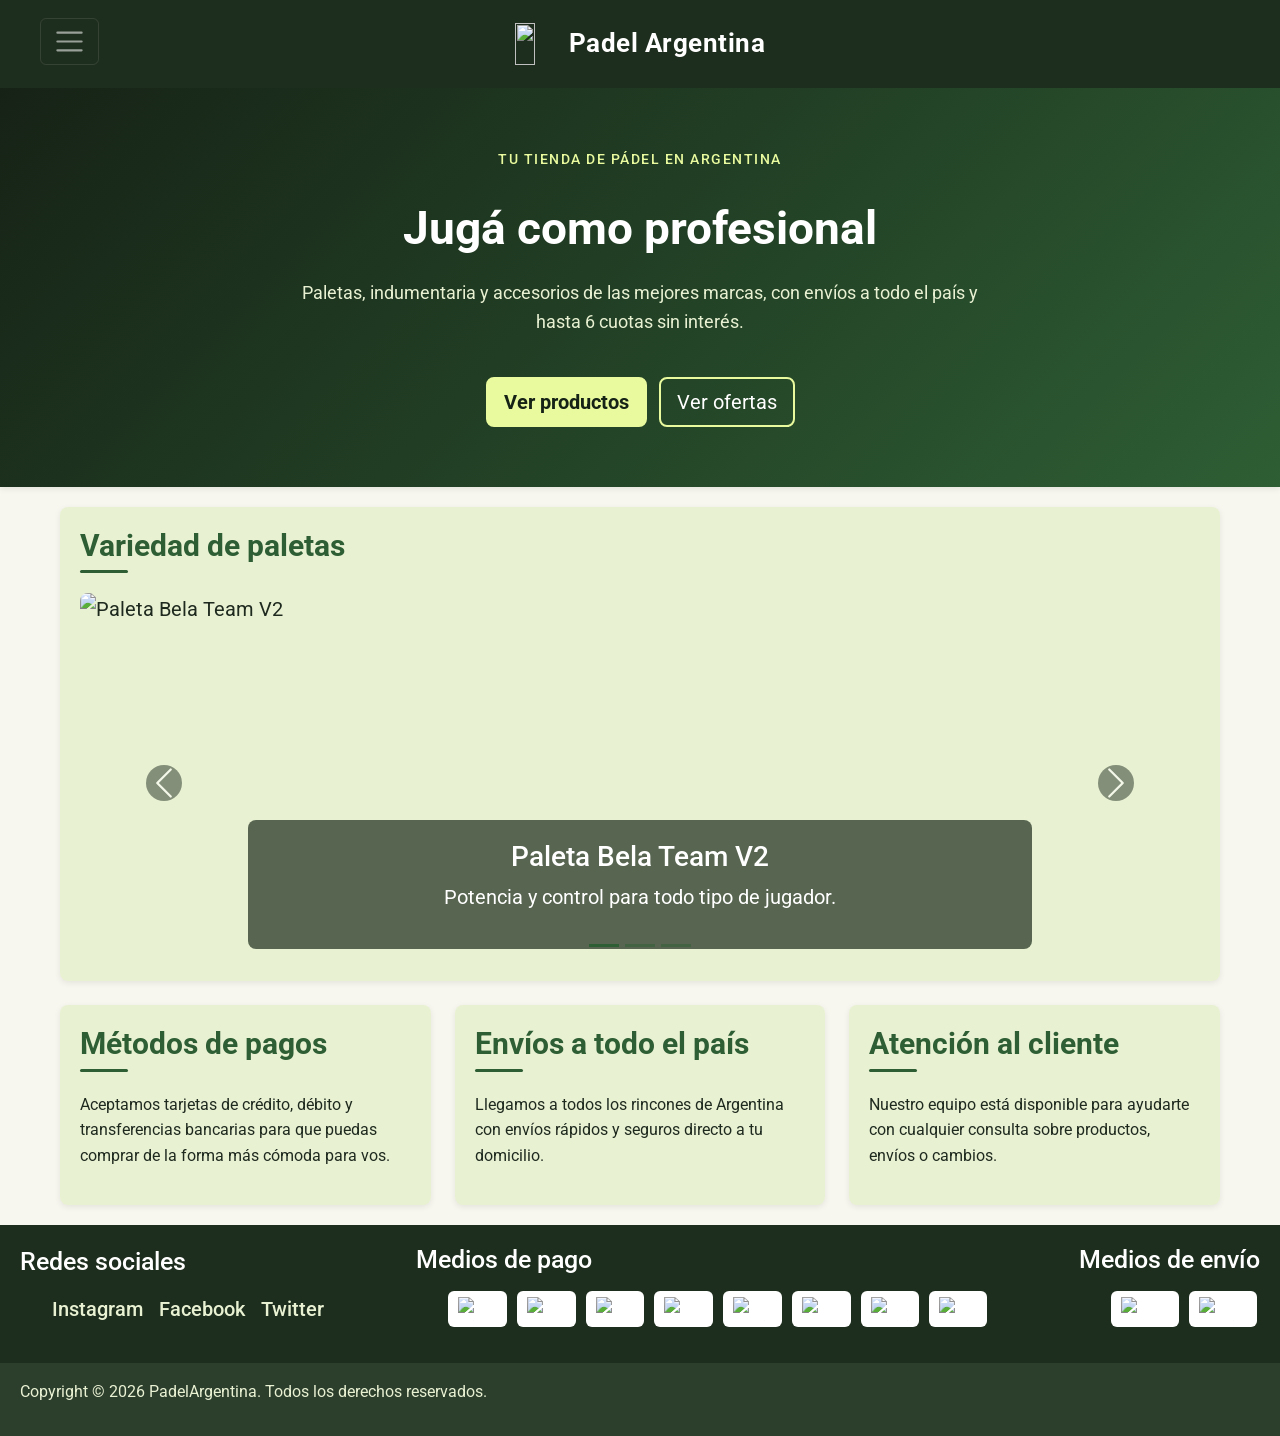
==== index.html @ 0580f488 "feat(animaciones): AOS + keyframes locales y SCSS avanzado (@extend, mixin animar) - Nuevos placehol" ====
<!DOCTYPE html>
<html lang="es">

<head>
    <meta charset="UTF-8">
    <meta name="viewport" content="width=device-width, initial-scale=1.0">
    <title>Inicio - Padel Argentina</title>
    <link rel="stylesheet" href="https://cdn.jsdelivr.net/npm/bootstrap@5.3.3/dist/css/bootstrap.min.css">
    <!-- AOS: librería de animaciones al hacer scroll -->
    <link rel="stylesheet" href="https://cdn.jsdelivr.net/npm/aos@2.3.1/dist/aos.css">
    <link rel="preconnect" href="https://fonts.googleapis.com">
    <link rel="preconnect" href="https://fonts.gstatic.com" crossorigin>
    <link rel="stylesheet" href="https://fonts.googleapis.com/css2?family=Roboto:wght@400;500;700&display=swap">
    <link rel="stylesheet" href="styles/style.css?v=19">
</head>

<body class="cuerpo-pagina">

    <!-- Cabecera  -->
    <!-- Titulos, logos, navegacion: navbar de Bootstrap, responsiva con menu hamburguesa -->
    <header>
        <nav class="navbar navbar-expand-xxl navbar-dark navbar-personalizado" aria-label="Navegación principal">
            <div class="container-fluid">
                <!-- h1 se usa una sola vez por pagina, como titulo principal -->
                <a class="navbar-brand brand-personalizado" href="#">
                    <img src="imagenes/logo%20blanco.png" class="logo-navbar" width="42" height="40" decoding="async" alt="">
                    <h1 class="titulo-principal mb-0">Padel Argentina</h1>
                </a>
                <button class="navbar-toggler" type="button" data-bs-toggle="collapse" data-bs-target="#navbarPrincipal" aria-controls="navbarPrincipal" aria-expanded="false" aria-label="Abrir menú de navegación">
                    <span class="navbar-toggler-icon"></span>
                </button>
                <div class="collapse navbar-collapse" id="navbarPrincipal">
                    <ul class="navbar-nav ms-auto mb-2 mb-lg-0 gap-lg-3">
                        <li class="nav-item"><a class="nav-link enlace-nav" href="#" aria-current="page">Inicio</a></li>
                        <li class="nav-item"><a class="nav-link enlace-nav" href="pages/ofertas.html">Ofertas</a></li>
                        <li class="nav-item"><a class="nav-link enlace-nav" href="pages/productos.html">Paletas y accesorios</a></li>
                        <li class="nav-item"><a class="nav-link enlace-nav" href="pages/sobrenosotros.html">Sobre nosotros</a></li>
                        <li class="nav-item"><a class="nav-link enlace-nav" href="pages/contactos.html">Contacto</a></li>
                    </ul>
                </div>
            </div>
        </nav>
    </header>

    <!-- Hero: portada full-width de la home. Va FUERA de .main-contenido
         (que limita el ancho a 1200px) para ocupar todo el ancho de la
         pagina sin margenes a los costados. El texto interno se mantiene
         centrado y legible via .hero-contenido -->
    <section class="hero">
        <div class="hero-contenido">
            <p class="hero-eyebrow">Tu tienda de pádel en Argentina</p>
            <h2 class="hero-titulo">Jugá como profesional</h2>
            <p class="hero-texto">Paletas, indumentaria y accesorios de las mejores marcas, con envíos a todo el país y hasta 6 cuotas sin interés.</p>
            <div class="hero-acciones">
                <a class="btn btn-lg hero-btn-primario" href="pages/productos.html">Ver productos</a>
                <a class="btn btn-lg hero-btn-secundario" href="pages/ofertas.html">Ver ofertas</a>
            </div>
        </div>
    </section>

    <!-- Contenido  -->
    <!-- imagenes, textos, videos, articulos, tarjetas  -->
    <main class="main-contenido">
        <!-- Galeria de productos con el carousel de Bootstrap -->
        <section class="seccion-galeria">
            <article class="tarjeta" data-aos="fade-up">
                <h2 class="subtitulo">Variedad de paletas</h2>
                <div id="carouselGaleria" class="carousel slide carousel-personalizado" data-bs-ride="carousel">
                    <div class="carousel-indicators">
                        <button type="button" data-bs-target="#carouselGaleria" data-bs-slide-to="0" class="active" aria-current="true" aria-label="Diapositiva 1"></button>
                        <button type="button" data-bs-target="#carouselGaleria" data-bs-slide-to="1" aria-label="Diapositiva 2"></button>
                        <button type="button" data-bs-target="#carouselGaleria" data-bs-slide-to="2" aria-label="Diapositiva 3"></button>
                    </div>
                    <div class="carousel-inner">
                        <div class="carousel-item active">
                            <img src="imagenes/WR175111F_0_BELA_PRO_V25_LE_ARGENTINA_RD-1200x1200.webp" class="d-block w-100" alt="Paleta Bela Team V2">
                            <div class="carousel-caption d-none d-md-block">
                                <h3>Paleta Bela Team V2</h3>
                                <p>Potencia y control para todo tipo de jugador.</p>
                            </div>
                        </div>
                        <div class="carousel-item">
                            <img src="imagenes/paleta-vertex.webp" class="d-block w-100" alt="Paleta Bullpadel Vertex 04">
                            <div class="carousel-caption d-none d-md-block">
                                <h3>Bullpadel Vertex 04</h3>
                                <p>Precisión en cada golpe.</p>
                            </div>
                        </div>
                        <div class="carousel-item">
                            <img src="imagenes/paleta-coast.webp" class="d-block w-100" alt="Paleta Coast">
                            <div class="carousel-caption d-none d-md-block">
                                <h3>Paleta Coast</h3>
                                <p>Ideal para arrancar en el pádel.</p>
                            </div>
                        </div>
                    </div>
                    <button class="carousel-control-prev" type="button" data-bs-target="#carouselGaleria" data-bs-slide="prev">
                        <span class="carousel-control-prev-icon" aria-hidden="true"></span>
                        <span class="visually-hidden">Anterior</span>
                    </button>
                    <button class="carousel-control-next" type="button" data-bs-target="#carouselGaleria" data-bs-slide="next">
                        <span class="carousel-control-next-icon" aria-hidden="true"></span>
                        <span class="visually-hidden">Siguiente</span>
                    </button>
                </div>
            </article>
        </section>

        <div class="grid-secciones">
            <section class="seccion-pagos">
                <article class="tarjeta" data-aos="fade-up">
                    <h2 class="subtitulo">Métodos de pagos</h2>
                    <p class="parrafo">Aceptamos tarjetas de crédito, débito y transferencias bancarias para que puedas comprar de la forma más cómoda para vos.</p>
                </article>
            </section>
            <section class="seccion-envios">
                <article class="tarjeta" data-aos="fade-up" data-aos-delay="100">
                    <h2 class="subtitulo">Envíos a todo el país</h2>
                    <p class="parrafo">Llegamos a todos los rincones de Argentina con envíos rápidos y seguros directo a tu domicilio.</p>
                </article>
            </section>
            <section class="seccion-atencion">
                <article class="tarjeta" data-aos="fade-up" data-aos-delay="200">
                    <h2 class="subtitulo">Atención al cliente</h2>
                    <p class="parrafo">Nuestro equipo está disponible para ayudarte con cualquier consulta sobre productos, envíos o cambios.</p>
                </article>
            </section>
        </div>
    </main>

    <!-- pie de pagina  -->
    <!--   -->
    <footer>
        <div class="pie-pagina">
        <div class="redes-sociales">
            <h3 class="titulo-footer"> Redes sociales</h3>
            <!-- listas desordenadas<ul> -->
            <ul class="lista-redes">
                <li>
                    <a class="enlace-nav" href="https://www.instagram.com/mateoimpini/" target="_blank">Instagram</a>
                </li>
                <li>
                    <a class="enlace-nav" href="https://www.facebook.com/" target="_blank">Facebook</a>
                </li>
                <li>
                    <a class="enlace-nav" href="https://www.twitter.com/" target="_blank">Twitter</a>
                </li>

            </ul>
        </div>

        <div class="medios-pago">
            <h3 class="titulo-footer">Medios de pago</h3>
            <ul class="lista-logos">
                <li><img src="imagenes/pagos/visa.png" width="150" height="93" loading="lazy" decoding="async" alt="Visa"></li>
                <li><img src="imagenes/pagos/mastercard.png" width="150" height="93" loading="lazy" decoding="async" alt="Mastercard"></li>
                <li><img src="imagenes/pagos/amex.png" width="150" height="93" loading="lazy" decoding="async" alt="American Express"></li>
                <li><img src="imagenes/pagos/cabal.png" width="150" height="93" loading="lazy" decoding="async" alt="Cabal"></li>
                <li><img src="imagenes/pagos/tarjeta-naranja.png" width="150" height="93" loading="lazy" decoding="async" alt="Tarjeta Naranja"></li>
                <li><img src="imagenes/pagos/mercadopago.png" width="150" height="93" loading="lazy" decoding="async" alt="Mercado Pago"></li>
                <li><img src="imagenes/pagos/rapipago.png" width="92" height="58" loading="lazy" decoding="async" alt="Rapipago"></li>
                <li><img src="imagenes/pagos/pagofacil.png" width="92" height="58" loading="lazy" decoding="async" alt="Pago Fácil"></li>
            </ul>
        </div>

        <div class="medios-envio">
            <h3 class="titulo-footer">Medios de envío</h3>
            <ul class="lista-logos">
                <li><img src="imagenes/envios/correo-argentino.png" width="120" height="60" loading="lazy" decoding="async" alt="Correo Argentino"></li>
                <li><img src="imagenes/envios/envionube.png" width="120" height="60" loading="lazy" decoding="async" alt="Envionube"></li>
            </ul>
        </div>

        </div>

        <div class="footer-copyright">
            <p class="parrafo">Copyright © 2026 PadelArgentina. Todos los derechos reservados.</p>
        </div>

        <!-- listas ordenadas <ol>-->

    </footer>

    <script src="https://cdn.jsdelivr.net/npm/bootstrap@5.3.3/dist/js/bootstrap.bundle.min.js"></script>
    <!-- AOS: script de la librería + inicialización -->
    <script src="https://cdn.jsdelivr.net/npm/aos@2.3.1/dist/aos.js"></script>
    <script>
        AOS.init({ duration: 700, once: true, offset: 80 });
    </script>
</body>

</html>
---- styles/style.css ----
:root {
  color-scheme: light;
}

* {
  margin: 0;
  padding: 0;
  box-sizing: border-box;
}

html {
  scroll-behavior: smooth;
}

.cuerpo-pagina {
  background-color: rgb(247, 247, 239);
  font-family: "Roboto", sans-serif;
  font-size: 20px;
  font-weight: 400;
  line-height: 1.6;
  color: rgb(31, 42, 31);
  display: flex;
  flex-direction: column;
  min-height: 100vh;
  overflow-x: hidden;
}

.main-contenido {
  display: flex;
  flex-direction: column;
  gap: 24px;
  padding: 20px;
  flex: 1 0 auto;
  width: 100%;
  max-width: 1200px;
  margin: 0 auto;
}

.titulo-principal {
  color: rgb(255, 255, 255);
  font-size: 50px;
  font-weight: 700;
  line-height: 1.2;
  letter-spacing: 0.5px;
}

.subtitulo {
  color: rgb(46, 94, 52);
  font-size: 30px;
  font-weight: 700;
  line-height: 1.25;
}
.subtitulo::after {
  content: "";
  display: block;
  width: 48px;
  height: 3px;
  margin-top: 6px;
  background-color: rgb(46, 94, 52);
  border-radius: 2px;
}

.titulo-seccion {
  font-size: 34px;
  margin-bottom: 4px;
}

.titulo-footer {
  color: rgb(32, 12, 0);
  font-size: 25px;
  font-weight: 500;
}

.color-acento {
  color: rgb(46, 94, 52);
}

.parrafo {
  color: rgb(31, 42, 31);
  font-size: 16px;
  font-weight: 400;
  line-height: 1.6;
}

.navbar-personalizado {
  background-color: rgb(30, 46, 30);
  padding: 12px 20px;
}

.brand-personalizado {
  display: flex;
  flex-direction: row;
  align-items: center;
  gap: 10px;
  text-decoration: none;
}
.brand-personalizado .titulo-principal {
  font-size: 28px;
}

.logo-navbar {
  height: 40px;
  width: auto;
}

.navbar-personalizado .navbar-nav .enlace-nav {
  color: rgb(233, 241, 211);
}
.navbar-personalizado .navbar-nav .enlace-nav:hover, .navbar-personalizado .navbar-nav .enlace-nav:focus {
  color: rgb(255, 255, 255);
}

.enlace-nav {
  color: rgb(46, 94, 52);
  font-weight: 500;
  text-decoration: none;
  transition: color 0.2s ease;
}
.enlace-nav:hover {
  color: rgb(35, 72, 38);
  text-decoration: underline;
}
.enlace-nav[aria-current=page] {
  text-decoration: underline;
  font-weight: 700;
}

.enlace-nav:focus-visible,
.btn-detalle:focus-visible,
.hero-acciones .btn:focus-visible {
  outline: 3px solid rgb(46, 94, 52);
  outline-offset: 2px;
  border-radius: 4px;
}

.grid-secciones {
  display: grid;
  grid-template-columns: 1fr;
  grid-template-areas: "pagos" "envios" "atencion";
  gap: 24px;
}

.seccion-pagos {
  grid-area: pagos;
}

.seccion-envios {
  grid-area: envios;
}

.seccion-atencion {
  grid-area: atencion;
}

.grid-productos {
  display: grid;
  grid-template-columns: 1fr;
  gap: 24px;
}
.grid-productos .subtitulo {
  min-height: 84px;
}
.grid-productos .tarjeta > .parrafo {
  min-height: 77px;
}
.grid-productos figure {
  width: 100%;
  align-items: center;
  justify-content: center;
}
.grid-productos figure img {
  width: 100%;
  height: 260px;
  object-fit: contain;
  background-color: rgb(255, 255, 255);
}

.grid-nosotros {
  display: grid;
  grid-template-columns: 1fr;
  grid-template-areas: "historia" "mision" "valores" "equipo";
  gap: 24px;
}

.seccion-historia {
  grid-area: historia;
}

.seccion-mision {
  grid-area: mision;
}

.seccion-valores {
  grid-area: valores;
}

.seccion-equipo {
  grid-area: equipo;
}

.lista-valores {
  list-style: disc;
  padding-left: 20px;
  display: flex;
  flex-direction: column;
  gap: 6px;
}

.grid-contacto {
  display: grid;
  grid-template-columns: 1fr;
  gap: 24px;
}

.pie-pagina {
  display: flex;
  justify-content: space-between;
  align-items: center;
  flex-wrap: wrap;
  gap: 20px;
  padding: 20px;
  background-color: rgb(30, 46, 30);
}
.pie-pagina .titulo-footer {
  color: rgb(255, 255, 255);
}
.pie-pagina .parrafo {
  color: rgb(233, 241, 211);
}
.pie-pagina .enlace-nav {
  color: rgb(233, 241, 211);
}
.pie-pagina .enlace-nav:hover {
  color: rgb(255, 255, 255);
}

.footer-copyright {
  background-color: rgb(44, 62, 44);
  padding: 16px 20px;
}
.footer-copyright .parrafo {
  color: rgb(233, 241, 211);
}

.redes-sociales {
  display: flex;
  flex-direction: column;
  gap: 8px;
}

.lista-redes {
  display: flex;
  gap: 16px;
  list-style: none;
}

.medios-pago,
.medios-envio {
  display: flex;
  flex-direction: column;
  gap: 8px;
}

.lista-logos {
  display: flex;
  flex-wrap: wrap;
  gap: 10px;
  list-style: none;
}
.lista-logos li {
  display: flex;
  align-items: center;
  background-color: rgb(255, 255, 255);
  border-radius: 6px;
  padding: 6px 10px;
  transition: transform 0.2s ease;
}
.lista-logos li:hover {
  transform: scale(1.06);
}
.lista-logos img {
  display: block;
  height: 24px;
  width: auto;
}

.hero {
  background: linear-gradient(135deg, rgb(22, 34, 22), rgb(46, 94, 52));
  padding: 40px 20px;
  box-shadow: 0 2px 6px rgba(0, 0, 0, 0.08);
}

.hero-contenido {
  display: flex;
  flex-direction: column;
  align-items: center;
  gap: 16px;
  max-width: 720px;
  margin: 0 auto;
  text-align: center;
}

.hero-eyebrow {
  color: rgb(233, 250, 158);
  font-size: 14px;
  font-weight: 500;
  letter-spacing: 1.5px;
  text-transform: uppercase;
}

.hero-titulo {
  color: rgb(255, 255, 255);
  font-size: 32px;
  font-weight: 700;
  line-height: 1.15;
}

.hero-texto {
  color: rgb(233, 241, 211);
  font-size: 18px;
  font-weight: 400;
  line-height: 1.6;
}

.hero-acciones {
  display: flex;
  flex-wrap: wrap;
  justify-content: center;
  gap: 12px;
  margin-top: 8px;
}

.hero-btn-primario {
  background-color: rgb(233, 250, 158);
  color: rgb(22, 34, 22);
  font-weight: 700;
  border: 2px solid rgb(233, 250, 158);
  transition: background-color 0.2s ease, transform 0.2s ease;
}
.hero-btn-primario:hover, .hero-btn-primario:focus {
  background-color: rgb(255, 255, 255);
  border-color: rgb(255, 255, 255);
  color: rgb(22, 34, 22);
  transform: translateY(-2px);
}

.hero-btn-secundario {
  background-color: transparent;
  color: rgb(255, 255, 255);
  border: 2px solid rgb(233, 250, 158);
  transition: background-color 0.2s ease, color 0.2s ease;
}
.hero-btn-secundario:hover, .hero-btn-secundario:focus {
  background-color: rgb(233, 250, 158);
  color: rgb(22, 34, 22);
}

.modal-personalizado, .tarjeta {
  background-color: rgb(233, 241, 211);
  border-radius: 8px;
}

.tarjeta {
  transition: transform 0.2s ease, box-shadow 0.2s ease;
}

.tarjeta {
  display: flex;
  flex-direction: column;
  gap: 12px;
  padding: 20px;
  box-shadow: 0 2px 6px rgba(0, 0, 0, 0.08);
}
.tarjeta:hover {
  transform: translateY(-4px);
  box-shadow: 0 8px 16px rgba(0, 0, 0, 0.15);
}

figure {
  display: flex;
  flex-direction: column;
  align-items: flex-start;
  gap: 8px;
}

.tarjeta figure {
  overflow: hidden;
  border-radius: 8px;
}
.tarjeta figure img {
  object-fit: cover;
  border-radius: 8px;
  max-width: 100%;
  transition: transform 0.3s ease;
}
.tarjeta:hover figure img {
  transform: scale(1.05);
}

.texto-paleta-pro {
  display: inline-block;
  color: rgb(31, 42, 31);
  font-size: 20px;
  font-weight: 500;
  background-color: rgb(233, 241, 211);
  border-left: 4px solid rgb(46, 94, 52);
  padding: 4px 8px;
}

.precio {
  color: rgb(46, 94, 52);
  font-size: 22px;
  font-weight: 700;
}

.cuotas {
  color: rgb(91, 107, 79);
  font-size: 14px;
  font-weight: 400;
}

.precio-anterior {
  color: rgb(130, 135, 120);
  font-size: 16px;
  font-weight: 400;
  text-decoration: line-through;
  margin-right: 6px;
}

.seccion-galeria .tarjeta {
  padding-bottom: 8px;
}

.carousel-personalizado .carousel-item img {
  height: 380px;
  width: 100%;
  object-fit: contain;
  background-color: rgb(233, 241, 211);
  border-radius: 8px;
}
.carousel-personalizado .carousel-caption {
  background-color: rgba(40, 56, 38, 0.75);
  border-radius: 8px;
  bottom: 24px;
}
.carousel-personalizado .carousel-control-prev-icon,
.carousel-personalizado .carousel-control-next-icon {
  background-color: rgb(30, 46, 30);
  border-radius: 50%;
  padding: 18px;
}
.carousel-personalizado .carousel-indicators [data-bs-target] {
  background-color: rgb(46, 94, 52);
}

.btn-detalle {
  align-self: flex-start;
  margin-top: auto;
  background-color: rgb(46, 94, 52);
  color: rgb(255, 254, 254);
  border: none;
  transition: background-color 0.2s ease, transform 0.2s ease;
}
.btn-detalle:hover, .btn-detalle:focus {
  background-color: rgb(35, 72, 38);
  color: rgb(255, 254, 254);
  transform: translateY(-2px);
}

.badge-descuento {
  background-color: rgb(46, 94, 52);
  color: rgb(255, 254, 254);
  align-self: flex-start;
  white-space: normal;
  max-width: 100%;
  text-align: left;
}

.modal-personalizado .modal-header,
.modal-personalizado .modal-footer {
  border-color: rgba(80, 64, 46, 0.25);
}
.modal-personalizado .modal-title {
  margin-bottom: 0;
}
.modal-personalizado .modal-title.subtitulo::after {
  display: none;
}

.lista-datos-contacto {
  display: flex;
  flex-direction: column;
  gap: 14px;
  list-style: none;
}
.lista-datos-contacto li {
  display: flex;
  align-items: center;
  gap: 12px;
  min-width: 0;
}
.lista-datos-contacto li .parrafo,
.lista-datos-contacto li .enlace-nav {
  min-width: 0;
  overflow-wrap: anywhere;
}

.dato-icono {
  font-size: 22px;
  line-height: 1;
}

.formulario-contacto .form-label {
  color: rgb(31, 42, 31);
  font-weight: 500;
}

.campo-formulario {
  background-color: rgb(255, 255, 255);
  border: 1px solid rgba(80, 64, 46, 0.25);
  color: rgb(31, 42, 31);
}
.campo-formulario:focus {
  background-color: rgb(255, 255, 255);
  border-color: rgb(46, 94, 52);
  box-shadow: 0 0 0 0.2rem rgba(46, 94, 52, 0.25);
  color: rgb(31, 42, 31);
}
.campo-formulario::placeholder {
  color: rgb(130, 135, 120);
}

@keyframes aparecer-subiendo {
  from {
    opacity: 0;
    transform: translateY(24px);
  }
  to {
    opacity: 1;
    transform: translateY(0);
  }
}
@keyframes latido {
  0%, 100% {
    transform: scale(1);
  }
  50% {
    transform: scale(1.06);
  }
}
.hero-contenido {
  animation-name: aparecer-subiendo;
  animation-duration: 0.8s;
  animation-timing-function: ease-out;
  animation-iteration-count: 1;
  animation-fill-mode: both;
}

.badge-descuento {
  animation-name: latido;
  animation-duration: 2.4s;
  animation-timing-function: ease-in-out;
  animation-iteration-count: infinite;
  animation-fill-mode: both;
}

@media (prefers-reduced-motion: reduce) {
  *,
  *::before,
  *::after {
    animation-duration: 0.001ms !important;
    animation-iteration-count: 1 !important;
    transition-duration: 0.001ms !important;
    scroll-behavior: auto !important;
  }
  [data-aos] {
    opacity: 1 !important;
    transform: none !important;
  }
}
@media (max-width: 1399.98px) {
  .navbar-personalizado .container-fluid {
    position: relative;
  }
  .navbar-personalizado .navbar-toggler {
    position: absolute;
    left: 12px;
    top: 0;
    padding: 4px 8px;
    font-size: 18px;
    z-index: 2;
  }
  .brand-personalizado {
    margin: 0 auto;
  }
  .brand-personalizado .titulo-principal {
    font-size: 18px;
  }
  .logo-navbar {
    height: 30px;
  }
}
@media (min-width: 768px) and (max-width: 1399.98px) {
  .navbar-personalizado {
    padding: 18px 28px;
  }
  .navbar-personalizado .navbar-toggler {
    padding: 6px 12px;
    font-size: 22px;
  }
  .brand-personalizado .titulo-principal {
    font-size: 26px;
  }
  .logo-navbar {
    height: 42px;
  }
}
@media (min-width: 768px) {
  .hero {
    padding: 60px 24px;
  }
  .hero-titulo {
    font-size: 46px;
  }
  .grid-secciones {
    grid-template-columns: 1fr 1fr;
    grid-template-areas: "pagos envios" "atencion atencion";
  }
  .grid-productos {
    grid-template-columns: repeat(2, 1fr);
  }
  .grid-nosotros {
    grid-template-columns: 1fr 1fr;
    grid-template-areas: "historia historia" "mision valores" "equipo equipo";
  }
}
@media (min-width: 1024px) {
  .grid-secciones {
    grid-template-columns: repeat(3, 1fr);
    grid-template-areas: "pagos envios atencion";
  }
  .grid-productos {
    grid-template-columns: repeat(3, 1fr);
  }
  .grid-nosotros {
    grid-template-columns: repeat(4, 1fr);
    grid-template-areas: "historia mision valores equipo";
  }
  .grid-contacto {
    grid-template-columns: 1fr 1fr;
  }
}
@media (min-width: 1400px) {
  .brand-personalizado .titulo-principal {
    font-size: 34px;
  }
}
@media (max-width: 767.98px) {
  .grid-productos {
    grid-template-columns: repeat(2, minmax(0, 1fr));
    gap: 12px;
  }
  .grid-productos .tarjeta {
    padding: 12px;
    gap: 8px;
  }
  .grid-productos .subtitulo {
    font-size: 17px;
    min-height: 52px;
  }
  .grid-productos .tarjeta > .parrafo {
    min-height: 0;
    display: none;
  }
  .grid-productos figure {
    display: flex;
    align-items: center;
    justify-content: center;
    width: 100%;
    height: 150px;
  }
  .grid-productos figure img {
    max-height: 150px;
    max-width: 100%;
    object-fit: contain;
    object-position: center;
  }
  .grid-productos .precio {
    margin-top: auto;
  }
  .grid-productos .btn-detalle {
    margin-top: 0;
  }
  .grid-productos .precio-anterior {
    display: block;
    margin-right: 0;
  }
}
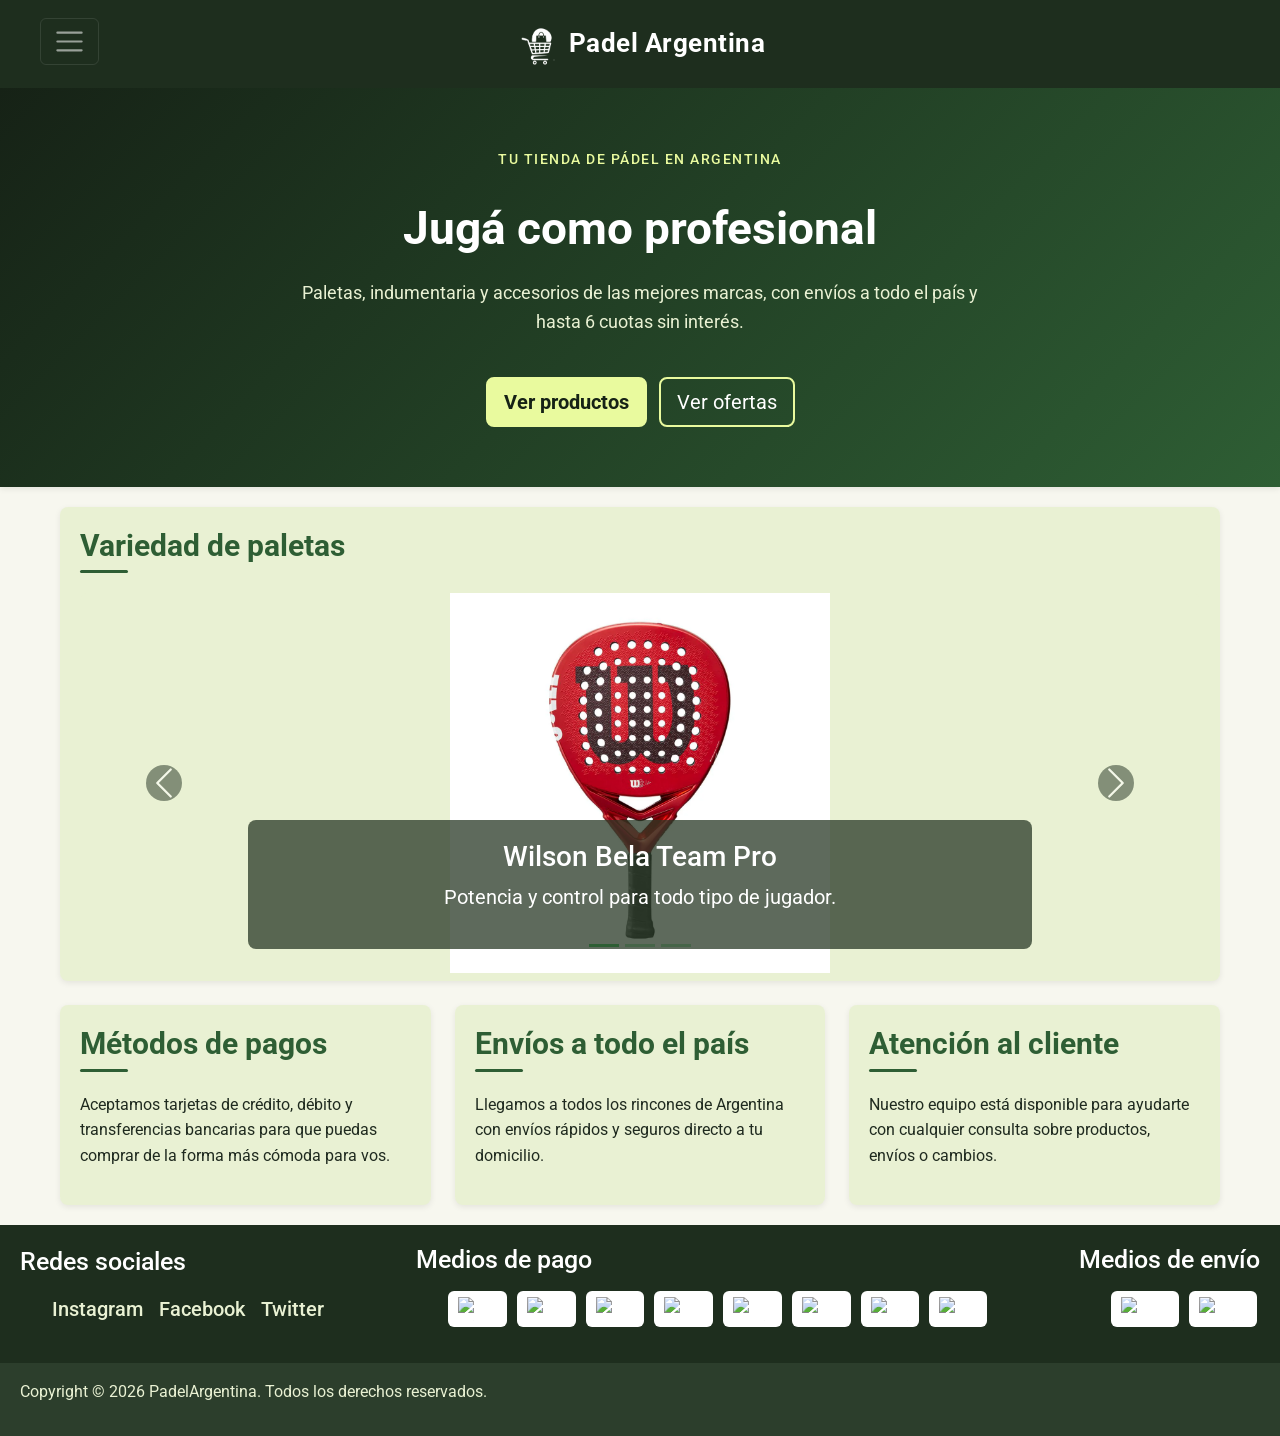
==== commit da3ccb19: "feat(seo): optimizacion on-page (meta, keywords, jerarquia y nombres de imagenes) - title descriptiv" ====
--- a/index.html
+++ b/index.html
@@ -4,14 +4,17 @@
 <head>
     <meta charset="UTF-8">
     <meta name="viewport" content="width=device-width, initial-scale=1.0">
-    <title>Inicio - Padel Argentina</title>
+    <title>Padel Argentina | Paletas, indumentaria y accesorios de pádel</title>
+    <meta name="description" content="Tienda de pádel en Argentina: paletas, indumentaria y accesorios de las mejores marcas. Envíos a todo el país y hasta 6 cuotas sin interés.">
+    <meta name="keywords" content="pádel, paletas de pádel, tienda de pádel, accesorios de pádel, indumentaria de pádel, Argentina">
+    <meta name="author" content="Padel Argentina">
     <link rel="stylesheet" href="https://cdn.jsdelivr.net/npm/bootstrap@5.3.3/dist/css/bootstrap.min.css">
     <!-- AOS: librería de animaciones al hacer scroll -->
     <link rel="stylesheet" href="https://cdn.jsdelivr.net/npm/aos@2.3.1/dist/aos.css">
     <link rel="preconnect" href="https://fonts.googleapis.com">
     <link rel="preconnect" href="https://fonts.gstatic.com" crossorigin>
     <link rel="stylesheet" href="https://fonts.googleapis.com/css2?family=Roboto:wght@400;500;700&display=swap">
-    <link rel="stylesheet" href="styles/style.css?v=19">
+    <link rel="stylesheet" href="styles/style.css?v=20">
 </head>
 
 <body class="cuerpo-pagina">
@@ -21,10 +24,10 @@
     <header>
         <nav class="navbar navbar-expand-xxl navbar-dark navbar-personalizado" aria-label="Navegación principal">
             <div class="container-fluid">
-                <!-- h1 se usa una sola vez por pagina, como titulo principal -->
+                <!-- La marca (logo + nombre) no es un encabezado: el h1 de cada pagina es el titulo principal de su contenido -->
                 <a class="navbar-brand brand-personalizado" href="#">
-                    <img src="imagenes/logo%20blanco.png" class="logo-navbar" width="42" height="40" decoding="async" alt="">
-                    <h1 class="titulo-principal mb-0">Padel Argentina</h1>
+                    <img src="imagenes/logo-padel-argentina-blanco.png" class="logo-navbar" width="42" height="40" decoding="async" alt="Logo de Padel Argentina">
+                    <span class="titulo-principal mb-0">Padel Argentina</span>
                 </a>
                 <button class="navbar-toggler" type="button" data-bs-toggle="collapse" data-bs-target="#navbarPrincipal" aria-controls="navbarPrincipal" aria-expanded="false" aria-label="Abrir menú de navegación">
                     <span class="navbar-toggler-icon"></span>
@@ -49,7 +52,7 @@
     <section class="hero">
         <div class="hero-contenido">
             <p class="hero-eyebrow">Tu tienda de pádel en Argentina</p>
-            <h2 class="hero-titulo">Jugá como profesional</h2>
+            <h1 class="hero-titulo">Jugá como profesional</h1>
             <p class="hero-texto">Paletas, indumentaria y accesorios de las mejores marcas, con envíos a todo el país y hasta 6 cuotas sin interés.</p>
             <div class="hero-acciones">
                 <a class="btn btn-lg hero-btn-primario" href="pages/productos.html">Ver productos</a>
@@ -73,9 +76,9 @@
                     </div>
                     <div class="carousel-inner">
                         <div class="carousel-item active">
-                            <img src="imagenes/WR175111F_0_BELA_PRO_V25_LE_ARGENTINA_RD-1200x1200.webp" class="d-block w-100" alt="Paleta Bela Team V2">
+                            <img src="imagenes/paleta-wilson-bela-team-pro.webp" class="d-block w-100" alt="Paleta de pádel Wilson Bela Team Pro">
                             <div class="carousel-caption d-none d-md-block">
-                                <h3>Paleta Bela Team V2</h3>
+                                <h3>Wilson Bela Team Pro</h3>
                                 <p>Potencia y control para todo tipo de jugador.</p>
                             </div>
                         </div>
@@ -132,7 +135,7 @@
     <!--   -->
     <footer>
         <div class="pie-pagina">
-        <div class="redes-sociales">
+        <section class="redes-sociales" aria-label="Redes sociales">
             <h3 class="titulo-footer"> Redes sociales</h3>
             <!-- listas desordenadas<ul> -->
             <ul class="lista-redes">
@@ -147,9 +150,9 @@
                 </li>
 
             </ul>
-        </div>
+        </section>
 
-        <div class="medios-pago">
+        <section class="medios-pago" aria-label="Medios de pago">
             <h3 class="titulo-footer">Medios de pago</h3>
             <ul class="lista-logos">
                 <li><img src="imagenes/pagos/visa.png" width="150" height="93" loading="lazy" decoding="async" alt="Visa"></li>
@@ -161,15 +164,15 @@
                 <li><img src="imagenes/pagos/rapipago.png" width="92" height="58" loading="lazy" decoding="async" alt="Rapipago"></li>
                 <li><img src="imagenes/pagos/pagofacil.png" width="92" height="58" loading="lazy" decoding="async" alt="Pago Fácil"></li>
             </ul>
-        </div>
+        </section>
 
-        <div class="medios-envio">
+        <section class="medios-envio" aria-label="Medios de envío">
             <h3 class="titulo-footer">Medios de envío</h3>
             <ul class="lista-logos">
                 <li><img src="imagenes/envios/correo-argentino.png" width="120" height="60" loading="lazy" decoding="async" alt="Correo Argentino"></li>
                 <li><img src="imagenes/envios/envionube.png" width="120" height="60" loading="lazy" decoding="async" alt="Envionube"></li>
             </ul>
-        </div>
+        </section>
 
         </div>
 
--- a/styles/style.css
+++ b/styles/style.css
@@ -1,3 +1,12 @@
+.modal-personalizado, .tarjeta {
+  background-color: rgb(233, 241, 211);
+  border-radius: 8px;
+}
+
+.tarjeta {
+  transition: transform 0.2s ease, box-shadow 0.2s ease;
+}
+
 :root {
   color-scheme: light;
 }
@@ -355,15 +364,6 @@
   color: rgb(22, 34, 22);
 }
 
-.modal-personalizado, .tarjeta {
-  background-color: rgb(233, 241, 211);
-  border-radius: 8px;
-}
-
-.tarjeta {
-  transition: transform 0.2s ease, box-shadow 0.2s ease;
-}
-
 .tarjeta {
   display: flex;
   flex-direction: column;
@@ -420,7 +420,7 @@
 }
 
 .precio-anterior {
-  color: rgb(130, 135, 120);
+  color: rgb(99, 105, 90);
   font-size: 16px;
   font-weight: 400;
   text-decoration: line-through;
@@ -527,7 +527,7 @@
   color: rgb(31, 42, 31);
 }
 .campo-formulario::placeholder {
-  color: rgb(130, 135, 120);
+  color: rgb(99, 105, 90);
 }
 
 @keyframes aparecer-subiendo {
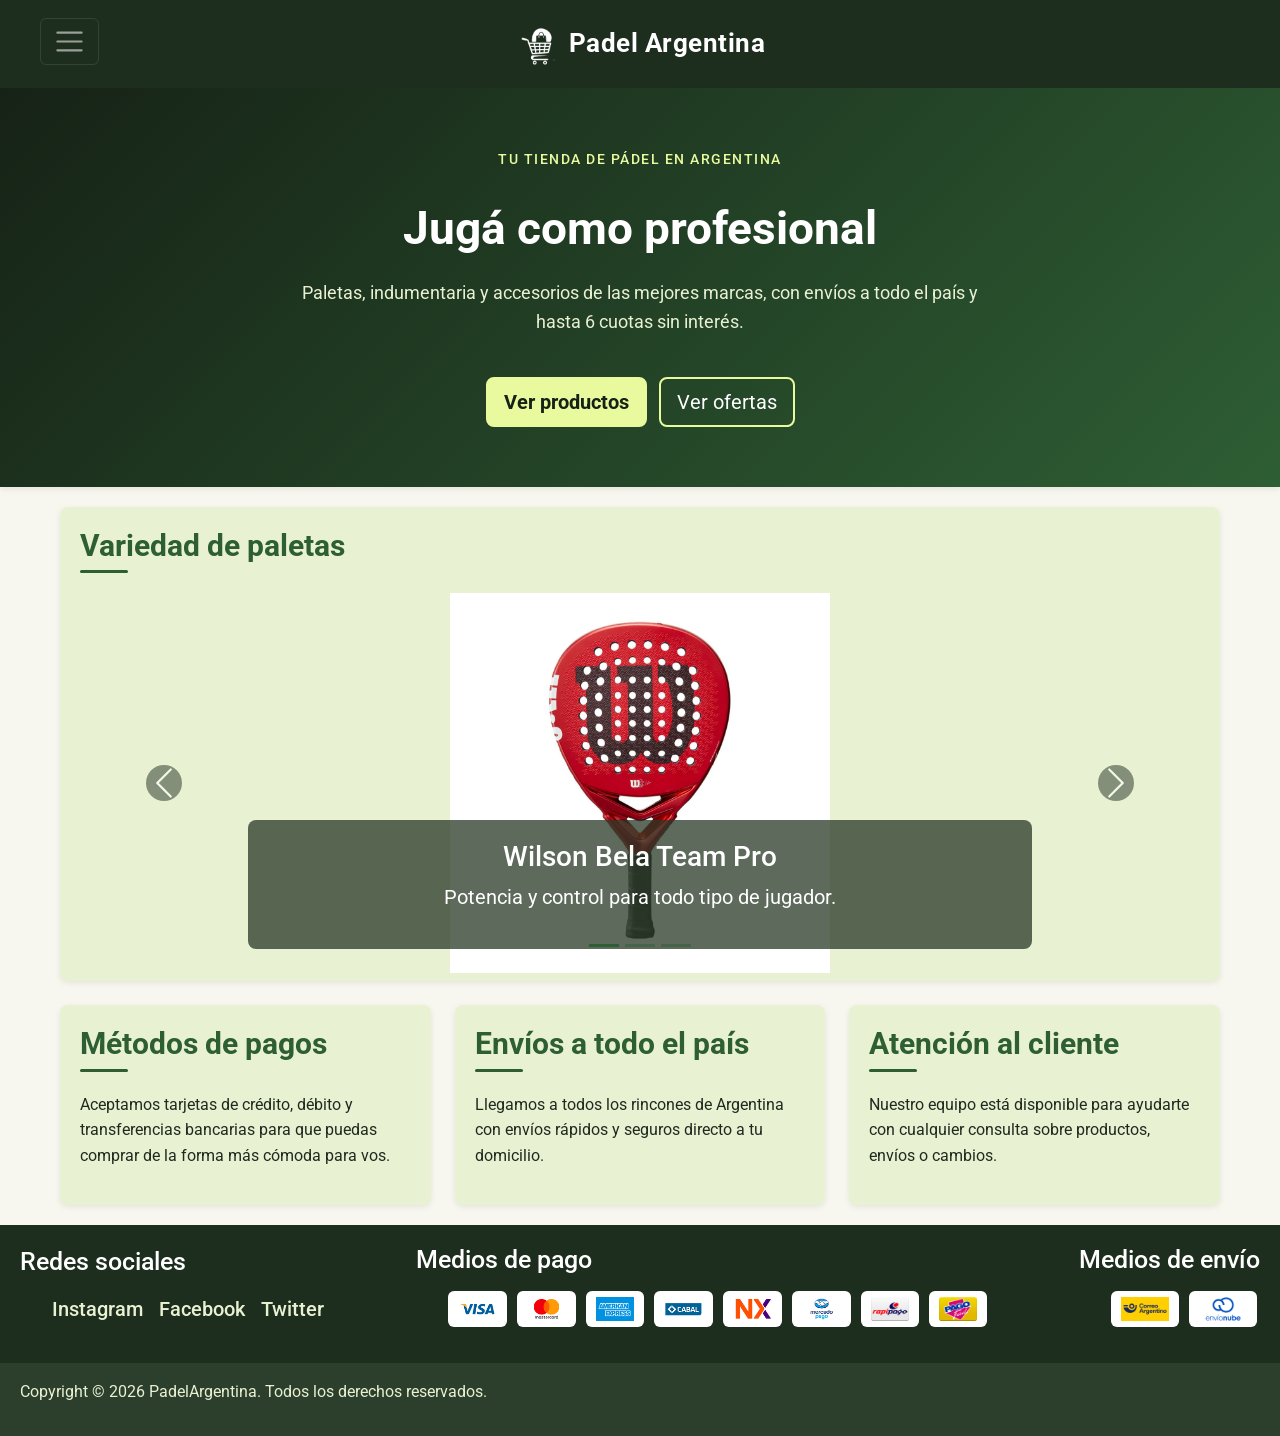
==== commit e7d218f1: "refactor(estructura): mover multimedia a assets/ segun estructura obligatoria - renombrar carpeta im" ====
--- a/index.html
+++ b/index.html
@@ -26,7 +26,7 @@
             <div class="container-fluid">
                 <!-- La marca (logo + nombre) no es un encabezado: el h1 de cada pagina es el titulo principal de su contenido -->
                 <a class="navbar-brand brand-personalizado" href="#">
-                    <img src="imagenes/logo-padel-argentina-blanco.png" class="logo-navbar" width="42" height="40" decoding="async" alt="Logo de Padel Argentina">
+                    <img src="assets/logo-padel-argentina-blanco.png" class="logo-navbar" width="42" height="40" decoding="async" alt="Logo de Padel Argentina">
                     <span class="titulo-principal mb-0">Padel Argentina</span>
                 </a>
                 <button class="navbar-toggler" type="button" data-bs-toggle="collapse" data-bs-target="#navbarPrincipal" aria-controls="navbarPrincipal" aria-expanded="false" aria-label="Abrir menú de navegación">
@@ -76,21 +76,21 @@
                     </div>
                     <div class="carousel-inner">
                         <div class="carousel-item active">
-                            <img src="imagenes/paleta-wilson-bela-team-pro.webp" class="d-block w-100" alt="Paleta de pádel Wilson Bela Team Pro">
+                            <img src="assets/paleta-wilson-bela-team-pro.webp" class="d-block w-100" alt="Paleta de pádel Wilson Bela Team Pro">
                             <div class="carousel-caption d-none d-md-block">
                                 <h3>Wilson Bela Team Pro</h3>
                                 <p>Potencia y control para todo tipo de jugador.</p>
                             </div>
                         </div>
                         <div class="carousel-item">
-                            <img src="imagenes/paleta-vertex.webp" class="d-block w-100" alt="Paleta Bullpadel Vertex 04">
+                            <img src="assets/paleta-vertex.webp" class="d-block w-100" alt="Paleta Bullpadel Vertex 04">
                             <div class="carousel-caption d-none d-md-block">
                                 <h3>Bullpadel Vertex 04</h3>
                                 <p>Precisión en cada golpe.</p>
                             </div>
                         </div>
                         <div class="carousel-item">
-                            <img src="imagenes/paleta-coast.webp" class="d-block w-100" alt="Paleta Coast">
+                            <img src="assets/paleta-coast.webp" class="d-block w-100" alt="Paleta Coast">
                             <div class="carousel-caption d-none d-md-block">
                                 <h3>Paleta Coast</h3>
                                 <p>Ideal para arrancar en el pádel.</p>
@@ -155,22 +155,22 @@
         <section class="medios-pago" aria-label="Medios de pago">
             <h3 class="titulo-footer">Medios de pago</h3>
             <ul class="lista-logos">
-                <li><img src="imagenes/pagos/visa.png" width="150" height="93" loading="lazy" decoding="async" alt="Visa"></li>
-                <li><img src="imagenes/pagos/mastercard.png" width="150" height="93" loading="lazy" decoding="async" alt="Mastercard"></li>
-                <li><img src="imagenes/pagos/amex.png" width="150" height="93" loading="lazy" decoding="async" alt="American Express"></li>
-                <li><img src="imagenes/pagos/cabal.png" width="150" height="93" loading="lazy" decoding="async" alt="Cabal"></li>
-                <li><img src="imagenes/pagos/tarjeta-naranja.png" width="150" height="93" loading="lazy" decoding="async" alt="Tarjeta Naranja"></li>
-                <li><img src="imagenes/pagos/mercadopago.png" width="150" height="93" loading="lazy" decoding="async" alt="Mercado Pago"></li>
-                <li><img src="imagenes/pagos/rapipago.png" width="92" height="58" loading="lazy" decoding="async" alt="Rapipago"></li>
-                <li><img src="imagenes/pagos/pagofacil.png" width="92" height="58" loading="lazy" decoding="async" alt="Pago Fácil"></li>
+                <li><img src="assets/pagos/visa.png" width="150" height="93" loading="lazy" decoding="async" alt="Visa"></li>
+                <li><img src="assets/pagos/mastercard.png" width="150" height="93" loading="lazy" decoding="async" alt="Mastercard"></li>
+                <li><img src="assets/pagos/amex.png" width="150" height="93" loading="lazy" decoding="async" alt="American Express"></li>
+                <li><img src="assets/pagos/cabal.png" width="150" height="93" loading="lazy" decoding="async" alt="Cabal"></li>
+                <li><img src="assets/pagos/tarjeta-naranja.png" width="150" height="93" loading="lazy" decoding="async" alt="Tarjeta Naranja"></li>
+                <li><img src="assets/pagos/mercadopago.png" width="150" height="93" loading="lazy" decoding="async" alt="Mercado Pago"></li>
+                <li><img src="assets/pagos/rapipago.png" width="92" height="58" loading="lazy" decoding="async" alt="Rapipago"></li>
+                <li><img src="assets/pagos/pagofacil.png" width="92" height="58" loading="lazy" decoding="async" alt="Pago Fácil"></li>
             </ul>
         </section>
 
         <section class="medios-envio" aria-label="Medios de envío">
             <h3 class="titulo-footer">Medios de envío</h3>
             <ul class="lista-logos">
-                <li><img src="imagenes/envios/correo-argentino.png" width="120" height="60" loading="lazy" decoding="async" alt="Correo Argentino"></li>
-                <li><img src="imagenes/envios/envionube.png" width="120" height="60" loading="lazy" decoding="async" alt="Envionube"></li>
+                <li><img src="assets/envios/correo-argentino.png" width="120" height="60" loading="lazy" decoding="async" alt="Correo Argentino"></li>
+                <li><img src="assets/envios/envionube.png" width="120" height="60" loading="lazy" decoding="async" alt="Envionube"></li>
             </ul>
         </section>
 
